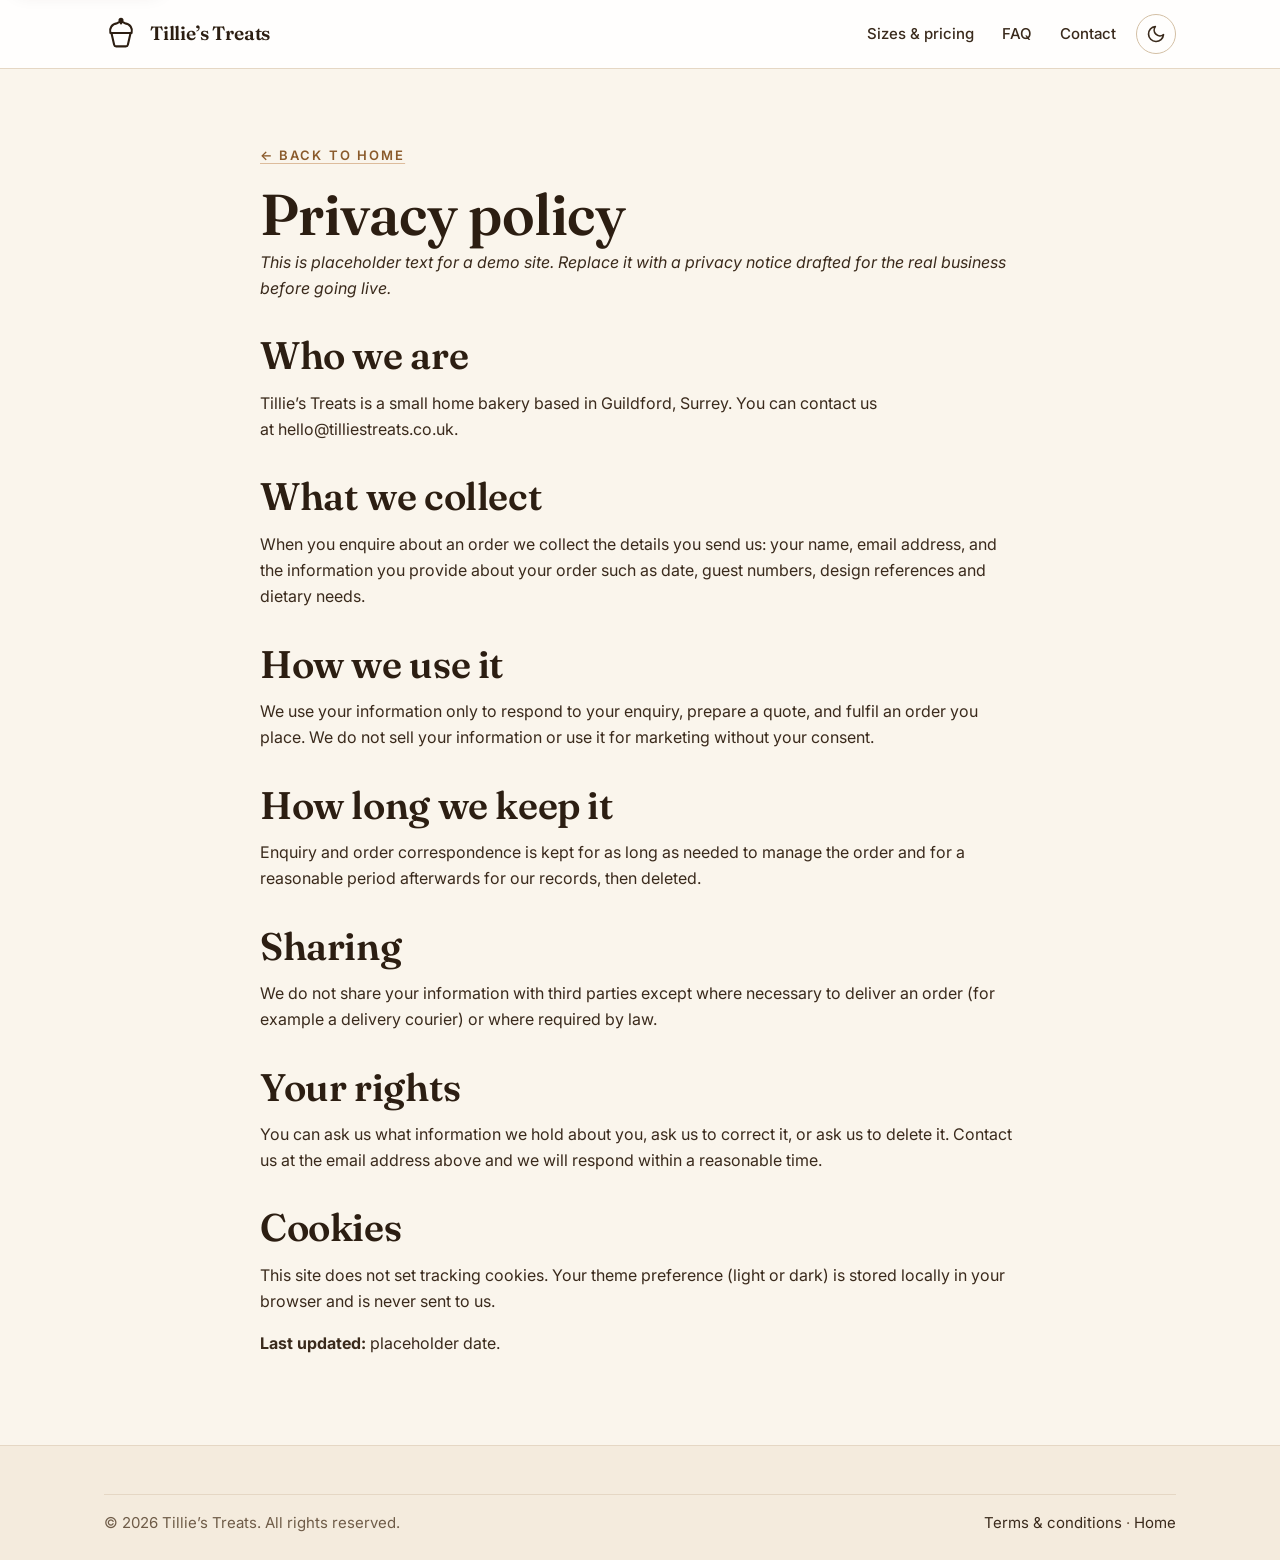
==== privacy.html @ 74b189f0 "demo site" ====
<!DOCTYPE html>
<html lang="en-GB">
<head>
  <meta charset="UTF-8">
  <meta name="viewport" content="width=device-width, initial-scale=1.0">
  <title>Privacy policy — Tillie's Treats</title>
  <meta name="description" content="Placeholder privacy policy for the Tillie's Treats demo site.">
  <meta name="theme-color" content="#faf5ec">
  <link rel="icon" href="assets/favicon.svg" type="image/svg+xml">
  <link rel="preconnect" href="https://fonts.googleapis.com">
  <link rel="preconnect" href="https://fonts.gstatic.com" crossorigin>
  <link rel="stylesheet" href="https://fonts.googleapis.com/css2?family=Fraunces:opsz,wght@9..144,500;9..144,600&family=Inter:wght@400;500;600&display=swap">
  <link rel="stylesheet" href="styles.css">
  <script>
    (function () {
      try {
        var saved = localStorage.getItem("tt-theme");
        if (saved === "dark" || saved === "light") document.documentElement.setAttribute("data-theme", saved);
        else document.documentElement.removeAttribute("data-theme");
      } catch (e) {}
    })();
  </script>
</head>
<body>
  <a class="skip-link" href="#main">Skip to content</a>

  <header class="site-header">
    <div class="container site-header__inner">
      <a class="brand" href="index.html" aria-label="Tillie's Treats — home">
        <svg viewBox="0 0 32 32" aria-hidden="true" fill="none" stroke="currentColor" stroke-width="2" stroke-linecap="round" stroke-linejoin="round">
          <path d="M7 15h18l-2.5 11a2 2 0 0 1-2 1.6h-9A2 2 0 0 1 9.5 26z"></path>
          <path d="M6 15a7 7 0 0 1 6-9 7 7 0 0 1 8 0 7 7 0 0 1 6 9z"></path>
          <path d="M16 6V3"></path>
          <circle cx="16" cy="3" r="1.4" fill="currentColor"></circle>
        </svg>
        <span>Tillie&rsquo;s Treats</span>
      </a>
      <nav class="nav" aria-label="Primary">
        <ul class="nav__list">
          <li><a href="index.html#pricing">Sizes &amp; pricing</a></li>
          <li><a href="index.html#faq">FAQ</a></li>
          <li><a href="index.html#contact">Contact</a></li>
        </ul>
        <button class="icon-btn theme-toggle" type="button" aria-pressed="false" aria-label="Switch to dark theme">
          <svg class="icon-moon" viewBox="0 0 24 24" aria-hidden="true" fill="none" stroke="currentColor" stroke-width="2" stroke-linecap="round" stroke-linejoin="round"><path d="M21 12.8A9 9 0 1 1 11.2 3a7 7 0 0 0 9.8 9.8z"></path></svg>
          <svg class="icon-sun" viewBox="0 0 24 24" aria-hidden="true" fill="none" stroke="currentColor" stroke-width="2" stroke-linecap="round" stroke-linejoin="round"><circle cx="12" cy="12" r="4"></circle><path d="M12 2v3M12 19v3M4.2 4.2l2.1 2.1M17.7 17.7l2.1 2.1M2 12h3M19 12h3M4.2 19.8l2.1-2.1M17.7 6.3l2.1-2.1"></path></svg>
        </button>
      </nav>
    </div>
  </header>

  <main id="main" class="legal">
    <p class="eyebrow"><a href="index.html">&larr; Back to home</a></p>
    <h1>Privacy policy</h1>
    <p><em>This is placeholder text for a demo site. Replace it with a privacy notice drafted for the real business before going live.</em></p>

    <h2>Who we are</h2>
    <p>Tillie&rsquo;s Treats is a small home bakery based in Guildford, Surrey. You can contact us at hello@tilliestreats.co.uk.</p>

    <h2>What we collect</h2>
    <p>When you enquire about an order we collect the details you send us: your name, email address, and the information you provide about your order such as date, guest numbers, design references and dietary needs.</p>

    <h2>How we use it</h2>
    <p>We use your information only to respond to your enquiry, prepare a quote, and fulfil an order you place. We do not sell your information or use it for marketing without your consent.</p>

    <h2>How long we keep it</h2>
    <p>Enquiry and order correspondence is kept for as long as needed to manage the order and for a reasonable period afterwards for our records, then deleted.</p>

    <h2>Sharing</h2>
    <p>We do not share your information with third parties except where necessary to deliver an order (for example a delivery courier) or where required by law.</p>

    <h2>Your rights</h2>
    <p>You can ask us what information we hold about you, ask us to correct it, or ask us to delete it. Contact us at the email address above and we will respond within a reasonable time.</p>

    <h2>Cookies</h2>
    <p>This site does not set tracking cookies. Your theme preference (light or dark) is stored locally in your browser and is never sent to us.</p>

    <p><strong>Last updated:</strong> placeholder date.</p>
  </main>

  <footer class="site-footer">
    <div class="container">
      <div class="site-footer__bar">
        <span>&copy; <span data-year>2026</span> Tillie&rsquo;s Treats. All rights reserved.</span>
        <span><a href="terms.html">Terms &amp; conditions</a> &middot; <a href="index.html">Home</a></span>
      </div>
    </div>
  </footer>

  <script src="theme.js" defer></script>
</body>
</html>
---- styles.css ----
/* ==========================================================================
   Tillie's Treats — global stylesheet
   --------------------------------------------------------------------------
   All theming lives here. Colours, type, spacing, radii and shadows are
   declared once as custom properties on :root (light) and overridden for
   dark mode. To re-theme the site later, edit the token blocks below and
   nothing else.
   ========================================================================== */

/* ---------------------------------------------------------------------------
   1. Design tokens — LIGHT (default)
   --------------------------------------------------------------------------- */
:root {
  color-scheme: light;

  /* Brand */
  --color-accent:            #b8763a;   /* caramel */
  --color-accent-strong:     #8a5a2b;   /* deep caramel / hover */
  --color-accent-soft:       #f0e2d0;   /* accent tint for chips, rules */
  --color-on-accent:         #fffaf3;   /* text on accent buttons */

  /* Surfaces */
  --color-bg:                #faf5ec;   /* page background (oatmeal) */
  --color-surface:           #ffffff;   /* cards, header */
  --color-surface-2:         #f4ebdd;   /* alternating sections */
  --color-overlay:           rgba(40, 28, 16, 0.55); /* lightbox scrim */

  /* Text */
  --color-text:              #3a2a1c;   /* body copy (deep brown) */
  --color-heading:           #2c1e12;
  --color-muted:             #6f5c48;   /* secondary text */

  /* Lines */
  --color-border:            #e5d7c4;
  --color-border-strong:     #d3bfa4;

  /* Elevation */
  --shadow-sm: 0 1px 2px rgba(58, 42, 28, 0.08);
  --shadow-md: 0 6px 20px rgba(58, 42, 28, 0.12);
  --shadow-lg: 0 18px 48px rgba(58, 42, 28, 0.20);

  /* Typography */
  --font-body: "Inter", system-ui, -apple-system, "Segoe UI", Roboto, Helvetica, Arial, sans-serif;
  --font-display: "Fraunces", "Playfair Display", Georgia, "Times New Roman", serif;
  --text-xs:  0.8125rem;
  --text-sm:  0.9375rem;
  --text-base: 1rem;
  --text-lg:  clamp(1.05rem, 1rem + 0.3vw, 1.2rem);
  --text-xl:  clamp(1.3rem, 1.15rem + 0.7vw, 1.6rem);
  --text-2xl: clamp(1.7rem, 1.4rem + 1.4vw, 2.4rem);
  --text-3xl: clamp(2.2rem, 1.7rem + 2.6vw, 3.6rem);

  /* Spacing scale */
  --space-1: 0.25rem;
  --space-2: 0.5rem;
  --space-3: 0.75rem;
  --space-4: 1rem;
  --space-5: 1.5rem;
  --space-6: 2rem;
  --space-7: 3rem;
  --space-8: 4.5rem;
  --space-9: 6.5rem;

  /* Radii */
  --radius-sm: 6px;
  --radius-md: 12px;
  --radius-lg: 22px;
  --radius-pill: 999px;

  /* Layout */
  --container: 1120px;
  --container-narrow: 760px;
  --header-h: 68px;

  /* Motion */
  --ease: cubic-bezier(0.22, 0.61, 0.36, 1);
  --dur: 200ms;
}

/* ---------------------------------------------------------------------------
   2. Design tokens — DARK
   Applied when the OS prefers dark AND the user has not forced light,
   and again for an explicit [data-theme="dark"] so the toggle always wins.
   --------------------------------------------------------------------------- */
@media (prefers-color-scheme: dark) {
  :root:not([data-theme="light"]) {
    color-scheme: dark;

    --color-accent:        #e0a86a;
    --color-accent-strong: #f0c08c;
    --color-accent-soft:   #3a2c1c;
    --color-on-accent:     #241a10;

    --color-bg:            #1c1611;
    --color-surface:       #26201a;
    --color-surface-2:     #211b15;
    --color-overlay:       rgba(0, 0, 0, 0.66);

    --color-text:          #ede2d3;
    --color-heading:       #fbf3e6;
    --color-muted:         #b9a88f;

    --color-border:        #3a3128;
    --color-border-strong: #4c4033;

    --shadow-sm: 0 1px 2px rgba(0, 0, 0, 0.4);
    --shadow-md: 0 6px 20px rgba(0, 0, 0, 0.5);
    --shadow-lg: 0 18px 48px rgba(0, 0, 0, 0.6);
  }
}

:root[data-theme="dark"] {
  color-scheme: dark;

  --color-accent:        #e0a86a;
  --color-accent-strong: #f0c08c;
  --color-accent-soft:   #3a2c1c;
  --color-on-accent:     #241a10;

  --color-bg:            #1c1611;
  --color-surface:       #26201a;
  --color-surface-2:     #211b15;
  --color-overlay:       rgba(0, 0, 0, 0.66);

  --color-text:          #ede2d3;
  --color-heading:       #fbf3e6;
  --color-muted:         #b9a88f;

  --color-border:        #3a3128;
  --color-border-strong: #4c4033;

  --shadow-sm: 0 1px 2px rgba(0, 0, 0, 0.4);
  --shadow-md: 0 6px 20px rgba(0, 0, 0, 0.5);
  --shadow-lg: 0 18px 48px rgba(0, 0, 0, 0.6);
}

/* ---------------------------------------------------------------------------
   3. Reset & base
   --------------------------------------------------------------------------- */
*, *::before, *::after { box-sizing: border-box; }

* { margin: 0; }

html {
  scroll-behavior: smooth;
  scroll-padding-top: calc(var(--header-h) + var(--space-4));
  -webkit-text-size-adjust: 100%;
}

body {
  background: var(--color-bg);
  color: var(--color-text);
  font-family: var(--font-body);
  font-size: var(--text-base);
  line-height: 1.65;
  -webkit-font-smoothing: antialiased;
  text-rendering: optimizeLegibility;
  min-height: 100vh;
}

h1, h2, h3, h4 {
  font-family: var(--font-display);
  color: var(--color-heading);
  line-height: 1.15;
  font-weight: 600;
  letter-spacing: -0.01em;
}

h1 { font-size: var(--text-3xl); }
h2 { font-size: var(--text-2xl); }
h3 { font-size: var(--text-xl); }
h4 { font-size: var(--text-lg); }

p { text-wrap: pretty; }

a {
  color: var(--color-accent-strong);
  text-underline-offset: 3px;
  text-decoration-color: color-mix(in srgb, var(--color-accent) 45%, transparent);
}
a:hover { color: var(--color-accent); }

img {
  display: block;
  max-width: 100%;
  height: auto;
}

ul, ol { padding-left: 1.2em; }

:focus-visible {
  outline: 3px solid var(--color-accent);
  outline-offset: 2px;
  border-radius: var(--radius-sm);
}

/* ---------------------------------------------------------------------------
   4. Layout helpers
   --------------------------------------------------------------------------- */
.container {
  width: 100%;
  max-width: var(--container);
  margin-inline: auto;
  padding-inline: var(--space-5);
}

.section {
  padding-block: var(--space-8);
}
.section--alt {
  background: var(--color-surface-2);
  border-block: 1px solid var(--color-border);
}

.section__head {
  max-width: var(--container-narrow);
  margin-bottom: var(--space-6);
}
.section__head.center {
  margin-inline: auto;
  text-align: center;
}

.eyebrow {
  display: inline-block;
  font-family: var(--font-body);
  font-size: var(--text-xs);
  font-weight: 600;
  letter-spacing: 0.16em;
  text-transform: uppercase;
  color: var(--color-accent-strong);
  margin-bottom: var(--space-3);
}

.lead {
  font-size: var(--text-lg);
  color: var(--color-muted);
}

.skip-link {
  position: absolute;
  left: var(--space-4);
  top: var(--space-4);
  transform: translateY(-160%);
  background: var(--color-surface);
  color: var(--color-text);
  padding: var(--space-3) var(--space-4);
  border-radius: var(--radius-sm);
  box-shadow: var(--shadow-md);
  z-index: 200;
  transition: transform var(--dur) var(--ease);
}
.skip-link:focus { transform: translateY(0); }

.visually-hidden {
  position: absolute !important;
  width: 1px; height: 1px;
  padding: 0; margin: -1px;
  overflow: hidden;
  clip: rect(0 0 0 0);
  white-space: nowrap;
  border: 0;
}

/* ---------------------------------------------------------------------------
   5. Buttons
   --------------------------------------------------------------------------- */
.btn {
  --_bg: var(--color-accent);
  --_fg: var(--color-on-accent);
  display: inline-flex;
  align-items: center;
  gap: var(--space-2);
  padding: var(--space-3) var(--space-5);
  font: inherit;
  font-weight: 600;
  color: var(--_fg);
  background: var(--_bg);
  border: 1px solid transparent;
  border-radius: var(--radius-pill);
  cursor: pointer;
  text-decoration: none;
  transition: transform var(--dur) var(--ease), background var(--dur) var(--ease), box-shadow var(--dur) var(--ease);
  box-shadow: var(--shadow-sm);
}
.btn:hover {
  background: var(--color-accent-strong);
  color: var(--_fg);
  transform: translateY(-1px);
  box-shadow: var(--shadow-md);
}
.btn:active { transform: translateY(0); }

.btn--ghost {
  --_bg: transparent;
  --_fg: var(--color-accent-strong);
  border-color: var(--color-border-strong);
  box-shadow: none;
}
.btn--ghost:hover {
  --_bg: var(--color-accent-soft);
  --_fg: var(--color-accent-strong);
}

/* ---------------------------------------------------------------------------
   6. Header / navigation
   --------------------------------------------------------------------------- */
.site-header {
  position: sticky;
  top: 0;
  z-index: 100;
  background: color-mix(in srgb, var(--color-surface) 88%, transparent);
  backdrop-filter: blur(10px);
  border-bottom: 1px solid var(--color-border);
}
.site-header__inner {
  display: flex;
  align-items: center;
  justify-content: space-between;
  gap: var(--space-4);
  min-height: var(--header-h);
}

.brand {
  display: inline-flex;
  align-items: center;
  gap: var(--space-3);
  text-decoration: none;
  color: var(--color-heading);
  font-family: var(--font-display);
  font-weight: 600;
  font-size: 1.2rem;
  letter-spacing: -0.01em;
}
.brand svg { width: 34px; height: 34px; flex: none; }
.brand:hover { color: var(--color-heading); }

.nav {
  display: flex;
  align-items: center;
  gap: var(--space-2);
}
.nav__list {
  display: flex;
  align-items: center;
  gap: var(--space-1);
  list-style: none;
  padding: 0;
  margin: 0;
}
.nav__list a {
  display: inline-block;
  padding: var(--space-2) var(--space-3);
  border-radius: var(--radius-sm);
  color: var(--color-text);
  text-decoration: none;
  font-size: var(--text-sm);
  font-weight: 500;
}
.nav__list a:hover { background: var(--color-accent-soft); color: var(--color-accent-strong); }

.icon-btn {
  display: inline-grid;
  place-items: center;
  width: 40px; height: 40px;
  border: 1px solid var(--color-border-strong);
  border-radius: var(--radius-pill);
  background: transparent;
  color: var(--color-text);
  cursor: pointer;
  transition: background var(--dur) var(--ease), color var(--dur) var(--ease);
}
.icon-btn:hover { background: var(--color-accent-soft); color: var(--color-accent-strong); }
.icon-btn svg { width: 20px; height: 20px; }

/* theme toggle: show correct glyph per theme */
.theme-toggle .icon-sun { display: none; }
.theme-toggle .icon-moon { display: block; }
:root[data-theme="dark"] .theme-toggle .icon-sun { display: block; }
:root[data-theme="dark"] .theme-toggle .icon-moon { display: none; }
@media (prefers-color-scheme: dark) {
  :root:not([data-theme="light"]) .theme-toggle .icon-sun { display: block; }
  :root:not([data-theme="light"]) .theme-toggle .icon-moon { display: none; }
  :root[data-theme="light"] .theme-toggle .icon-sun { display: none; }
  :root[data-theme="light"] .theme-toggle .icon-moon { display: block; }
}

.nav-toggle { display: none; }

@media (max-width: 860px) {
  .nav-toggle { display: inline-grid; }
  .nav {
    position: fixed;
    inset: var(--header-h) 0 auto 0;
    flex-direction: column;
    align-items: stretch;
    gap: 0;
    background: var(--color-surface);
    border-bottom: 1px solid var(--color-border);
    box-shadow: var(--shadow-lg);
    padding: var(--space-3);
    transform: translateY(-120%);
    transition: transform var(--dur) var(--ease);
    max-height: calc(100vh - var(--header-h));
    overflow-y: auto;
  }
  .nav[data-open="true"] { transform: translateY(0); }
  .nav__list {
    flex-direction: column;
    align-items: stretch;
    gap: 0;
    width: 100%;
  }
  .nav__list a {
    padding: var(--space-4);
    font-size: var(--text-base);
    border-radius: var(--radius-md);
  }
  .nav .btn { margin-top: var(--space-2); justify-content: center; }
}

/* ---------------------------------------------------------------------------
   7. Hero
   --------------------------------------------------------------------------- */
.hero {
  padding-block: var(--space-8) var(--space-9);
  overflow: hidden;
}
.hero__grid {
  display: grid;
  grid-template-columns: 1.05fr 0.95fr;
  gap: var(--space-8);
  align-items: center;
}
.hero__copy h1 { margin-bottom: var(--space-4); }
.hero__copy .lead { margin-bottom: var(--space-6); }
.hero__actions { display: flex; flex-wrap: wrap; gap: var(--space-3); }

.hero__media {
  position: relative;
  border-radius: var(--radius-lg);
  overflow: hidden;
  box-shadow: var(--shadow-lg);
  background: linear-gradient(135deg, var(--color-accent-soft), var(--color-surface-2));
  aspect-ratio: 4 / 5;
}
.hero__media img { width: 100%; height: 100%; object-fit: cover; }

.hero__badge {
  position: absolute;
  left: var(--space-4);
  bottom: var(--space-4);
  background: color-mix(in srgb, var(--color-surface) 92%, transparent);
  backdrop-filter: blur(6px);
  border: 1px solid var(--color-border);
  border-radius: var(--radius-pill);
  padding: var(--space-2) var(--space-4);
  font-size: var(--text-sm);
  font-weight: 600;
  color: var(--color-heading);
  box-shadow: var(--shadow-sm);
}

@media (max-width: 860px) {
  .hero__grid { grid-template-columns: 1fr; gap: var(--space-6); }
  .hero__media { aspect-ratio: 5 / 4; order: -1; }
}

/* ---------------------------------------------------------------------------
   8. About
   --------------------------------------------------------------------------- */
.about__grid {
  display: grid;
  grid-template-columns: 0.85fr 1.15fr;
  gap: var(--space-8);
  align-items: center;
}
.about__media {
  border-radius: var(--radius-lg);
  overflow: hidden;
  box-shadow: var(--shadow-md);
  aspect-ratio: 1 / 1;
  background: linear-gradient(135deg, var(--color-accent-soft), var(--color-surface-2));
}
.about__media img { width: 100%; height: 100%; object-fit: cover; }
.about__body p + p { margin-top: var(--space-4); }

.stats {
  display: flex;
  flex-wrap: wrap;
  gap: var(--space-6);
  margin-top: var(--space-6);
  padding-top: var(--space-5);
  border-top: 1px solid var(--color-border);
}
.stats div { min-width: 90px; }
.stats dt {
  font-family: var(--font-display);
  font-size: var(--text-xl);
  color: var(--color-accent-strong);
}
.stats dd { font-size: var(--text-sm); color: var(--color-muted); }

@media (max-width: 860px) {
  .about__grid { grid-template-columns: 1fr; gap: var(--space-6); }
  .about__media { aspect-ratio: 5 / 4; }
}

/* ---------------------------------------------------------------------------
   9. Cards grid (pricing + desserts)
   --------------------------------------------------------------------------- */
.grid {
  display: grid;
  gap: var(--space-5);
}
.grid--3 { grid-template-columns: repeat(3, 1fr); }
.grid--auto { grid-template-columns: repeat(auto-fill, minmax(240px, 1fr)); }

@media (max-width: 860px) {
  .grid--3 { grid-template-columns: 1fr 1fr; }
}
@media (max-width: 560px) {
  .grid--3 { grid-template-columns: 1fr; }
}

.card {
  background: var(--color-surface);
  border: 1px solid var(--color-border);
  border-radius: var(--radius-md);
  padding: var(--space-5);
  box-shadow: var(--shadow-sm);
  display: flex;
  flex-direction: column;
  gap: var(--space-3);
}
.card h3 { color: var(--color-heading); }
.card .price {
  font-family: var(--font-display);
  font-size: var(--text-xl);
  color: var(--color-accent-strong);
}
.card .price span { font-size: var(--text-sm); color: var(--color-muted); font-family: var(--font-body); }
.card ul { color: var(--color-muted); font-size: var(--text-sm); }
.card--media { padding: 0; overflow: hidden; }
.card--media img { aspect-ratio: 4 / 3; object-fit: cover; width: 100%; background: var(--color-surface-2); }
.card--media .card__text { padding: var(--space-5); display: flex; flex-direction: column; gap: var(--space-2); }

.note {
  margin-top: var(--space-6);
  padding: var(--space-4) var(--space-5);
  background: var(--color-accent-soft);
  border: 1px solid var(--color-border);
  border-radius: var(--radius-md);
  font-size: var(--text-sm);
  color: var(--color-text);
}

/* ---------------------------------------------------------------------------
   10. Gallery + lightbox
   --------------------------------------------------------------------------- */
.gallery {
  display: grid;
  grid-template-columns: repeat(3, 1fr);
  gap: var(--space-3);
}
@media (max-width: 860px) { .gallery { grid-template-columns: 1fr 1fr; } }
@media (max-width: 480px) { .gallery { grid-template-columns: 1fr; } }

.gallery button {
  padding: 0;
  border: 0;
  background: var(--color-surface-2);
  border-radius: var(--radius-md);
  overflow: hidden;
  cursor: zoom-in;
  aspect-ratio: 1 / 1;
}
.gallery img {
  width: 100%; height: 100%;
  object-fit: cover;
  transition: transform 400ms var(--ease);
}
.gallery button:hover img { transform: scale(1.05); }

.lightbox[open] {
  display: grid;
  place-items: center;
}
.lightbox {
  position: fixed;
  inset: 0;
  z-index: 300;
  padding: var(--space-5);
  background: var(--color-overlay);
  backdrop-filter: blur(3px);
  border: 0;
  width: 100%;
  height: 100%;
}
.lightbox::backdrop { background: transparent; }
.lightbox img {
  max-width: min(92vw, 1000px);
  max-height: 84vh;
  border-radius: var(--radius-md);
  box-shadow: var(--shadow-lg);
}
.lightbox__close {
  position: absolute;
  top: var(--space-5);
  right: var(--space-5);
  background: var(--color-surface);
  color: var(--color-text);
}
.lightbox__caption {
  position: absolute;
  bottom: var(--space-6);
  left: 50%;
  transform: translateX(-50%);
  background: color-mix(in srgb, var(--color-surface) 90%, transparent);
  color: var(--color-text);
  padding: var(--space-2) var(--space-4);
  border-radius: var(--radius-pill);
  font-size: var(--text-sm);
}

/* ---------------------------------------------------------------------------
   11. FAQ
   --------------------------------------------------------------------------- */
.faq {
  max-width: var(--container-narrow);
}
.faq details {
  border: 1px solid var(--color-border);
  border-radius: var(--radius-md);
  background: var(--color-surface);
  margin-bottom: var(--space-3);
  overflow: hidden;
}
.faq summary {
  list-style: none;
  cursor: pointer;
  padding: var(--space-4) var(--space-5);
  font-family: var(--font-display);
  font-size: var(--text-lg);
  color: var(--color-heading);
  display: flex;
  justify-content: space-between;
  align-items: center;
  gap: var(--space-4);
}
.faq summary::-webkit-details-marker { display: none; }
.faq summary::after {
  content: "";
  width: 12px; height: 12px;
  flex: none;
  border-right: 2px solid var(--color-accent-strong);
  border-bottom: 2px solid var(--color-accent-strong);
  transform: rotate(45deg);
  transition: transform var(--dur) var(--ease);
}
.faq details[open] summary::after { transform: rotate(225deg); }
.faq details > p {
  padding: 0 var(--space-5) var(--space-5);
  color: var(--color-muted);
}

/* ---------------------------------------------------------------------------
   12. Contact
   --------------------------------------------------------------------------- */
.contact__grid {
  display: grid;
  grid-template-columns: repeat(3, 1fr);
  gap: var(--space-5);
}
@media (max-width: 860px) { .contact__grid { grid-template-columns: 1fr; } }

.contact__card {
  background: var(--color-surface);
  border: 1px solid var(--color-border);
  border-radius: var(--radius-md);
  padding: var(--space-5);
  box-shadow: var(--shadow-sm);
}
.contact__card h3 { margin-bottom: var(--space-2); }
.contact__card a { font-weight: 600; }
.contact__steps { counter-reset: step; list-style: none; padding: 0; margin-top: var(--space-5); }
.contact__steps li {
  position: relative;
  padding-left: var(--space-7);
  margin-bottom: var(--space-4);
  color: var(--color-muted);
}
.contact__steps li::before {
  counter-increment: step;
  content: counter(step);
  position: absolute;
  left: 0; top: 0;
  width: 32px; height: 32px;
  display: grid; place-items: center;
  background: var(--color-accent-soft);
  color: var(--color-accent-strong);
  border-radius: var(--radius-pill);
  font-family: var(--font-display);
  font-weight: 600;
}

.contact__steps-heading { margin-top: var(--space-7); }

.socials {
  display: flex;
  gap: var(--space-3);
  margin-top: var(--space-3);
}
.social {
  display: inline-grid;
  place-items: center;
  width: 40px; height: 40px;
  border-radius: var(--radius-pill);
  background: var(--color-accent-soft);
  color: var(--color-accent-strong);
  cursor: not-allowed;
}
.social svg { width: 20px; height: 20px; }

/* ---------------------------------------------------------------------------
   13. Footer
   --------------------------------------------------------------------------- */
.site-footer {
  background: var(--color-surface-2);
  border-top: 1px solid var(--color-border);
  padding-block: var(--space-7) var(--space-5);
  font-size: var(--text-sm);
}
.site-footer__grid {
  display: grid;
  grid-template-columns: 1.4fr 1fr 1fr;
  gap: var(--space-6);
  margin-bottom: var(--space-6);
}
@media (max-width: 720px) { .site-footer__grid { grid-template-columns: 1fr; gap: var(--space-5); } }
.site-footer h4 { font-family: var(--font-body); font-size: var(--text-xs); letter-spacing: 0.14em; text-transform: uppercase; color: var(--color-muted); margin-bottom: var(--space-3); }
.site-footer ul { list-style: none; padding: 0; display: grid; gap: var(--space-2); }
.site-footer a { color: var(--color-text); text-decoration: none; }
.site-footer a:hover { color: var(--color-accent-strong); }
.site-footer__bar {
  border-top: 1px solid var(--color-border);
  padding-top: var(--space-4);
  display: flex;
  flex-wrap: wrap;
  gap: var(--space-3) var(--space-5);
  justify-content: space-between;
  color: var(--color-muted);
}

.footer-blurb {
  margin-top: var(--space-3);
  color: var(--color-muted);
  max-width: 32ch;
}

/* Legal pages */
.legal {
  max-width: var(--container-narrow);
  margin-inline: auto;
  padding-block: var(--space-8);
}
.legal h2 { margin: var(--space-6) 0 var(--space-3); }
.legal p { margin-bottom: var(--space-4); color: var(--color-text); }

/* ---------------------------------------------------------------------------
   14. Motion preferences
   --------------------------------------------------------------------------- */
@media (prefers-reduced-motion: reduce) {
  html { scroll-behavior: auto; }
  *, *::before, *::after {
    animation-duration: 0.001ms !important;
    animation-iteration-count: 1 !important;
    transition-duration: 0.001ms !important;
  }
}
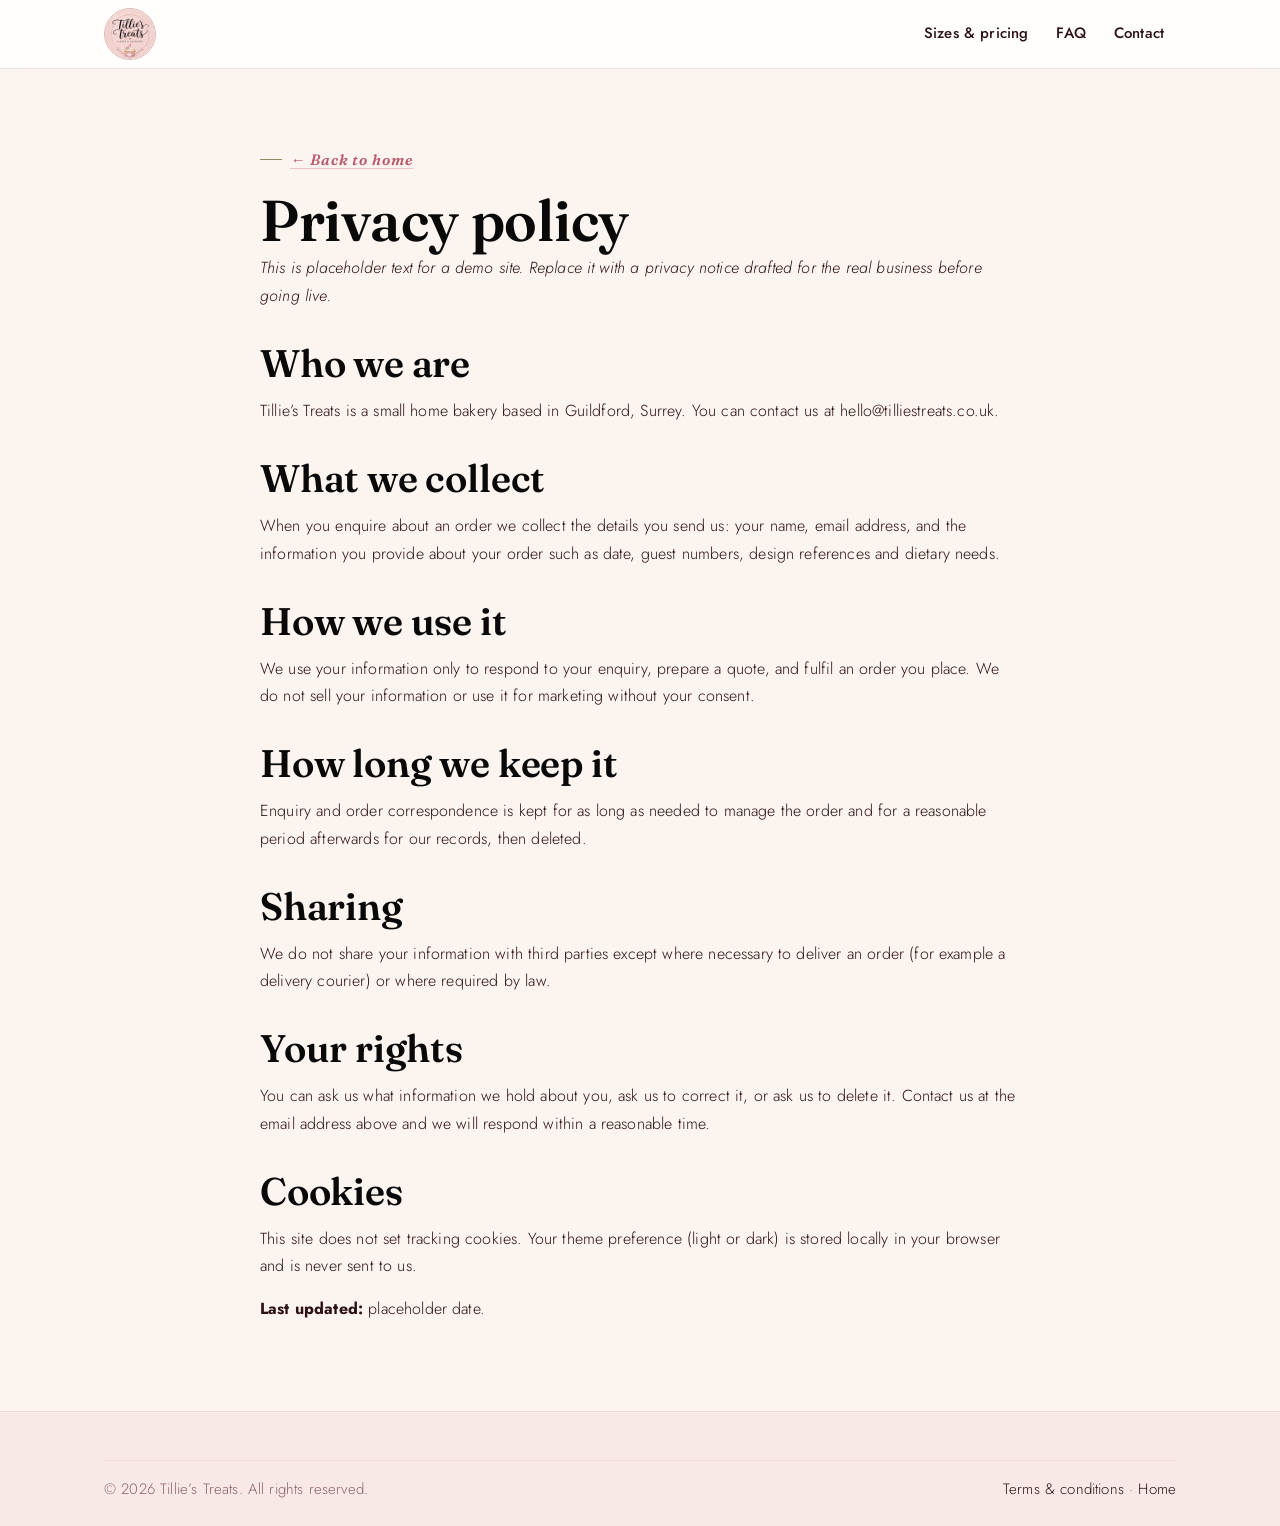
==== commit d93cd496: "new theme" ====
--- a/privacy.html
+++ b/privacy.html
@@ -5,11 +5,12 @@
   <meta name="viewport" content="width=device-width, initial-scale=1.0">
   <title>Privacy policy — Tillie's Treats</title>
   <meta name="description" content="Placeholder privacy policy for the Tillie's Treats demo site.">
-  <meta name="theme-color" content="#faf5ec">
-  <link rel="icon" href="assets/favicon.svg" type="image/svg+xml">
+  <meta name="theme-color" content="#f3d5d1">
+  <link rel="icon" href="assets/favicon.png" type="image/png">
+  <link rel="apple-touch-icon" href="assets/apple-touch-icon.png">
   <link rel="preconnect" href="https://fonts.googleapis.com">
   <link rel="preconnect" href="https://fonts.gstatic.com" crossorigin>
-  <link rel="stylesheet" href="https://fonts.googleapis.com/css2?family=Fraunces:opsz,wght@9..144,500;9..144,600&family=Inter:wght@400;500;600&display=swap">
+  <link rel="stylesheet" href="https://fonts.googleapis.com/css2?family=Fraunces:ital,opsz,wght@0,9..144,500;0,9..144,600;1,9..144,500;1,9..144,600&family=Jost:wght@300;400;500;600&display=swap">
   <link rel="stylesheet" href="styles.css">
   <script>
     (function () {
@@ -27,13 +28,7 @@
   <header class="site-header">
     <div class="container site-header__inner">
       <a class="brand" href="index.html" aria-label="Tillie's Treats — home">
-        <svg viewBox="0 0 32 32" aria-hidden="true" fill="none" stroke="currentColor" stroke-width="2" stroke-linecap="round" stroke-linejoin="round">
-          <path d="M7 15h18l-2.5 11a2 2 0 0 1-2 1.6h-9A2 2 0 0 1 9.5 26z"></path>
-          <path d="M6 15a7 7 0 0 1 6-9 7 7 0 0 1 8 0 7 7 0 0 1 6 9z"></path>
-          <path d="M16 6V3"></path>
-          <circle cx="16" cy="3" r="1.4" fill="currentColor"></circle>
-        </svg>
-        <span>Tillie&rsquo;s Treats</span>
+        <img class="brand__logo" src="assets/logo.jpg" alt="Tillie's Treats — Cakes &amp; Catering" width="480" height="480">
       </a>
       <nav class="nav" aria-label="Primary">
         <ul class="nav__list">
@@ -41,10 +36,6 @@
           <li><a href="index.html#faq">FAQ</a></li>
           <li><a href="index.html#contact">Contact</a></li>
         </ul>
-        <button class="icon-btn theme-toggle" type="button" aria-pressed="false" aria-label="Switch to dark theme">
-          <svg class="icon-moon" viewBox="0 0 24 24" aria-hidden="true" fill="none" stroke="currentColor" stroke-width="2" stroke-linecap="round" stroke-linejoin="round"><path d="M21 12.8A9 9 0 1 1 11.2 3a7 7 0 0 0 9.8 9.8z"></path></svg>
-          <svg class="icon-sun" viewBox="0 0 24 24" aria-hidden="true" fill="none" stroke="currentColor" stroke-width="2" stroke-linecap="round" stroke-linejoin="round"><circle cx="12" cy="12" r="4"></circle><path d="M12 2v3M12 19v3M4.2 4.2l2.1 2.1M17.7 17.7l2.1 2.1M2 12h3M19 12h3M4.2 19.8l2.1-2.1M17.7 6.3l2.1-2.1"></path></svg>
-        </button>
       </nav>
     </div>
   </header>
--- a/styles.css
+++ b/styles.css
@@ -14,33 +14,37 @@
   color-scheme: light;
 
   /* Brand */
-  --color-accent:            #b8763a;   /* caramel */
-  --color-accent-strong:     #8a5a2b;   /* deep caramel / hover */
-  --color-accent-soft:       #f0e2d0;   /* accent tint for chips, rules */
-  --color-on-accent:         #fffaf3;   /* text on accent buttons */
+  --color-accent:            #db8894;   /* cherry blossom */
+  --color-accent-strong:     #b8586b;   /* deep cherry blossom / hover */
+  --color-accent-soft:       #f3d5d1;   /* blush pink — accent tint for chips, rules */
+  --color-on-accent:         #fcf4ef;   /* vanilla cream text on accent buttons */
+
+  /* Secondary accents — used sparingly, never as a primary surface or CTA */
+  --color-caramel:           #9c5936;   /* golden caramel, deepened for AA contrast — price/stat highlights */
+  --color-sage:              #8c8a63;   /* sage leaf, deepened for visibility — decorative rules only */
 
   /* Surfaces */
-  --color-bg:                #faf5ec;   /* page background (oatmeal) */
+  --color-bg:                #fcf4ef;   /* page background (vanilla cream) */
   --color-surface:           #ffffff;   /* cards, header */
-  --color-surface-2:         #f4ebdd;   /* alternating sections */
-  --color-overlay:           rgba(40, 28, 16, 0.55); /* lightbox scrim */
+  --color-surface-2:         #f8e9e6;   /* alternating sections (blush, softened) */
+  --color-overlay:           rgba(58, 26, 30, 0.55); /* lightbox scrim */
 
   /* Text */
-  --color-text:              #3a2a1c;   /* body copy (deep brown) */
-  --color-heading:           #2c1e12;
-  --color-muted:             #6f5c48;   /* secondary text */
+  --color-text:              #2c1214;   /* body copy, warmed espresso black */
+  --color-heading:           #0a0909;   /* espresso black */
+  --color-muted:             #8a6469;   /* secondary text, dusty rose tint */
 
   /* Lines */
-  --color-border:            #e5d7c4;
-  --color-border-strong:     #d3bfa4;
-
-  /* Elevation */
-  --shadow-sm: 0 1px 2px rgba(58, 42, 28, 0.08);
-  --shadow-md: 0 6px 20px rgba(58, 42, 28, 0.12);
-  --shadow-lg: 0 18px 48px rgba(58, 42, 28, 0.20);
+  --color-border:            #eeddd9;
+  --color-border-strong:     #dcb9b4;
+
+  /* Elevation — thin and low-spread; edges do the work, not soft blur */
+  --shadow-sm: 0 1px 0 rgba(90, 30, 38, 0.10);
+  --shadow-md: 0 2px 10px rgba(90, 30, 38, 0.10);
+  --shadow-lg: 0 4px 22px rgba(90, 30, 38, 0.16);
 
   /* Typography */
-  --font-body: "Inter", system-ui, -apple-system, "Segoe UI", Roboto, Helvetica, Arial, sans-serif;
+  --font-body: "Jost", system-ui, -apple-system, "Segoe UI", Roboto, Helvetica, Arial, sans-serif;
   --font-display: "Fraunces", "Playfair Display", Georgia, "Times New Roman", serif;
   --text-xs:  0.8125rem;
   --text-sm:  0.9375rem;
@@ -61,11 +65,11 @@
   --space-8: 4.5rem;
   --space-9: 6.5rem;
 
-  /* Radii */
-  --radius-sm: 6px;
-  --radius-md: 12px;
-  --radius-lg: 22px;
-  --radius-pill: 999px;
+  /* Radii — sharp, rectangular; no rounding anywhere */
+  --radius-sm: 0px;
+  --radius-md: 0px;
+  --radius-lg: 0px;
+  --radius-pill: 0px;
 
   /* Layout */
   --container: 1120px;
@@ -86,48 +90,54 @@
   :root:not([data-theme="light"]) {
     color-scheme: dark;
 
-    --color-accent:        #e0a86a;
-    --color-accent-strong: #f0c08c;
-    --color-accent-soft:   #3a2c1c;
-    --color-on-accent:     #241a10;
-
-    --color-bg:            #1c1611;
-    --color-surface:       #26201a;
-    --color-surface-2:     #211b15;
+    --color-accent:        #e895a1;
+    --color-accent-strong: #f2b4bd;
+    --color-accent-soft:   #3d2429;
+    --color-on-accent:     #23090c;
+
+    --color-caramel:       #d69568;
+    --color-sage:          #bcbb96;
+
+    --color-bg:            #170b0d;
+    --color-surface:       #211116;
+    --color-surface-2:     #1c0f13;
     --color-overlay:       rgba(0, 0, 0, 0.66);
 
-    --color-text:          #ede2d3;
-    --color-heading:       #fbf3e6;
-    --color-muted:         #b9a88f;
-
-    --color-border:        #3a3128;
-    --color-border-strong: #4c4033;
-
-    --shadow-sm: 0 1px 2px rgba(0, 0, 0, 0.4);
-    --shadow-md: 0 6px 20px rgba(0, 0, 0, 0.5);
-    --shadow-lg: 0 18px 48px rgba(0, 0, 0, 0.6);
+    --color-text:          #f1e0e2;
+    --color-heading:       #fbeff0;
+    --color-muted:         #c6a0a5;
+
+    --color-border:        #3a2229;
+    --color-border-strong: #4d2e35;
+
+    --shadow-sm: 0 1px 0 rgba(0, 0, 0, 0.5);
+    --shadow-md: 0 2px 12px rgba(0, 0, 0, 0.45);
+    --shadow-lg: 0 4px 26px rgba(0, 0, 0, 0.55);
   }
 }
 
 :root[data-theme="dark"] {
   color-scheme: dark;
 
-  --color-accent:        #e0a86a;
-  --color-accent-strong: #f0c08c;
-  --color-accent-soft:   #3a2c1c;
-  --color-on-accent:     #241a10;
-
-  --color-bg:            #1c1611;
-  --color-surface:       #26201a;
-  --color-surface-2:     #211b15;
+  --color-accent:        #e895a1;
+  --color-accent-strong: #f2b4bd;
+  --color-accent-soft:   #3d2429;
+  --color-on-accent:     #23090c;
+
+  --color-caramel:       #d69568;
+  --color-sage:          #bcbb96;
+
+  --color-bg:            #170b0d;
+  --color-surface:       #211116;
+  --color-surface-2:     #1c0f13;
   --color-overlay:       rgba(0, 0, 0, 0.66);
 
-  --color-text:          #ede2d3;
-  --color-heading:       #fbf3e6;
-  --color-muted:         #b9a88f;
-
-  --color-border:        #3a3128;
-  --color-border-strong: #4c4033;
+  --color-text:          #f1e0e2;
+  --color-heading:       #fbeff0;
+  --color-muted:         #c6a0a5;
+
+  --color-border:        #3a2229;
+  --color-border-strong: #4d2e35;
 
   --shadow-sm: 0 1px 2px rgba(0, 0, 0, 0.4);
   --shadow-md: 0 6px 20px rgba(0, 0, 0, 0.5);
@@ -152,7 +162,9 @@
   color: var(--color-text);
   font-family: var(--font-body);
   font-size: var(--text-base);
-  line-height: 1.65;
+  font-weight: 300;
+  line-height: 1.7;
+  letter-spacing: 0.01em;
   -webkit-font-smoothing: antialiased;
   text-rendering: optimizeLegibility;
   min-height: 100vh;
@@ -163,7 +175,7 @@
   color: var(--color-heading);
   line-height: 1.15;
   font-weight: 600;
-  letter-spacing: -0.01em;
+  letter-spacing: -0.005em;
 }
 
 h1 { font-size: var(--text-3xl); }
@@ -222,14 +234,23 @@
 }
 
 .eyebrow {
-  display: inline-block;
-  font-family: var(--font-body);
-  font-size: var(--text-xs);
+  display: inline-flex;
+  align-items: center;
+  gap: var(--space-2);
+  font-family: var(--font-display);
+  font-style: italic;
+  font-size: var(--text-sm);
   font-weight: 600;
-  letter-spacing: 0.16em;
-  text-transform: uppercase;
+  letter-spacing: 0.06em;
   color: var(--color-accent-strong);
   margin-bottom: var(--space-3);
+}
+.eyebrow::before {
+  content: "";
+  width: 22px;
+  height: 1px;
+  background: var(--color-sage);
+  flex: none;
 }
 
 .lead {
@@ -271,35 +292,34 @@
   display: inline-flex;
   align-items: center;
   gap: var(--space-2);
-  padding: var(--space-3) var(--space-5);
+  padding: var(--space-3) var(--space-6);
   font: inherit;
+  font-size: var(--text-sm);
   font-weight: 600;
+  line-height: 1;
+  letter-spacing: 0.12em;
+  text-transform: uppercase;
   color: var(--_fg);
   background: var(--_bg);
-  border: 1px solid transparent;
-  border-radius: var(--radius-pill);
+  border: 1px solid var(--_bg);
   cursor: pointer;
   text-decoration: none;
-  transition: transform var(--dur) var(--ease), background var(--dur) var(--ease), box-shadow var(--dur) var(--ease);
-  box-shadow: var(--shadow-sm);
+  transition: background var(--dur) var(--ease), color var(--dur) var(--ease), border-color var(--dur) var(--ease);
 }
 .btn:hover {
   background: var(--color-accent-strong);
+  border-color: var(--color-accent-strong);
   color: var(--_fg);
-  transform: translateY(-1px);
-  box-shadow: var(--shadow-md);
-}
-.btn:active { transform: translateY(0); }
+}
 
 .btn--ghost {
   --_bg: transparent;
+  --_fg: var(--color-heading);
+  border-color: var(--color-border-strong);
+}
+.btn--ghost:hover {
   --_fg: var(--color-accent-strong);
-  border-color: var(--color-border-strong);
-  box-shadow: none;
-}
-.btn--ghost:hover {
-  --_bg: var(--color-accent-soft);
-  --_fg: var(--color-accent-strong);
+  border-color: var(--color-accent-strong);
 }
 
 /* ---------------------------------------------------------------------------
@@ -324,16 +344,21 @@
 .brand {
   display: inline-flex;
   align-items: center;
-  gap: var(--space-3);
   text-decoration: none;
   color: var(--color-heading);
-  font-family: var(--font-display);
-  font-weight: 600;
-  font-size: 1.2rem;
-  letter-spacing: -0.01em;
-}
-.brand svg { width: 34px; height: 34px; flex: none; }
-.brand:hover { color: var(--color-heading); }
+}
+.brand__logo {
+  width: 52px;
+  height: 52px;
+  flex: none;
+  border-radius: 50%;
+  object-fit: cover;
+  border: 1px solid var(--color-border-strong);
+  transition: border-color var(--dur) var(--ease);
+}
+.brand:hover .brand__logo {
+  border-color: var(--color-accent-strong);
+}
 
 .nav {
   display: flex;
@@ -497,7 +522,7 @@
 .stats dt {
   font-family: var(--font-display);
   font-size: var(--text-xl);
-  color: var(--color-accent-strong);
+  color: var(--color-caramel);
 }
 .stats dd { font-size: var(--text-sm); color: var(--color-muted); }
 
@@ -537,7 +562,7 @@
 .card .price {
   font-family: var(--font-display);
   font-size: var(--text-xl);
-  color: var(--color-accent-strong);
+  color: var(--color-caramel);
 }
 .card .price span { font-size: var(--text-sm); color: var(--color-muted); font-family: var(--font-body); }
 .card ul { color: var(--color-muted); font-size: var(--text-sm); }
@@ -550,6 +575,7 @@
   padding: var(--space-4) var(--space-5);
   background: var(--color-accent-soft);
   border: 1px solid var(--color-border);
+  border-left: 3px solid var(--color-sage);
   border-radius: var(--radius-md);
   font-size: var(--text-sm);
   color: var(--color-text);
@@ -738,6 +764,7 @@
   margin-bottom: var(--space-6);
 }
 @media (max-width: 720px) { .site-footer__grid { grid-template-columns: 1fr; gap: var(--space-5); } }
+.site-footer .brand__logo { width: 64px; height: 64px; }
 .site-footer h4 { font-family: var(--font-body); font-size: var(--text-xs); letter-spacing: 0.14em; text-transform: uppercase; color: var(--color-muted); margin-bottom: var(--space-3); }
 .site-footer ul { list-style: none; padding: 0; display: grid; gap: var(--space-2); }
 .site-footer a { color: var(--color-text); text-decoration: none; }
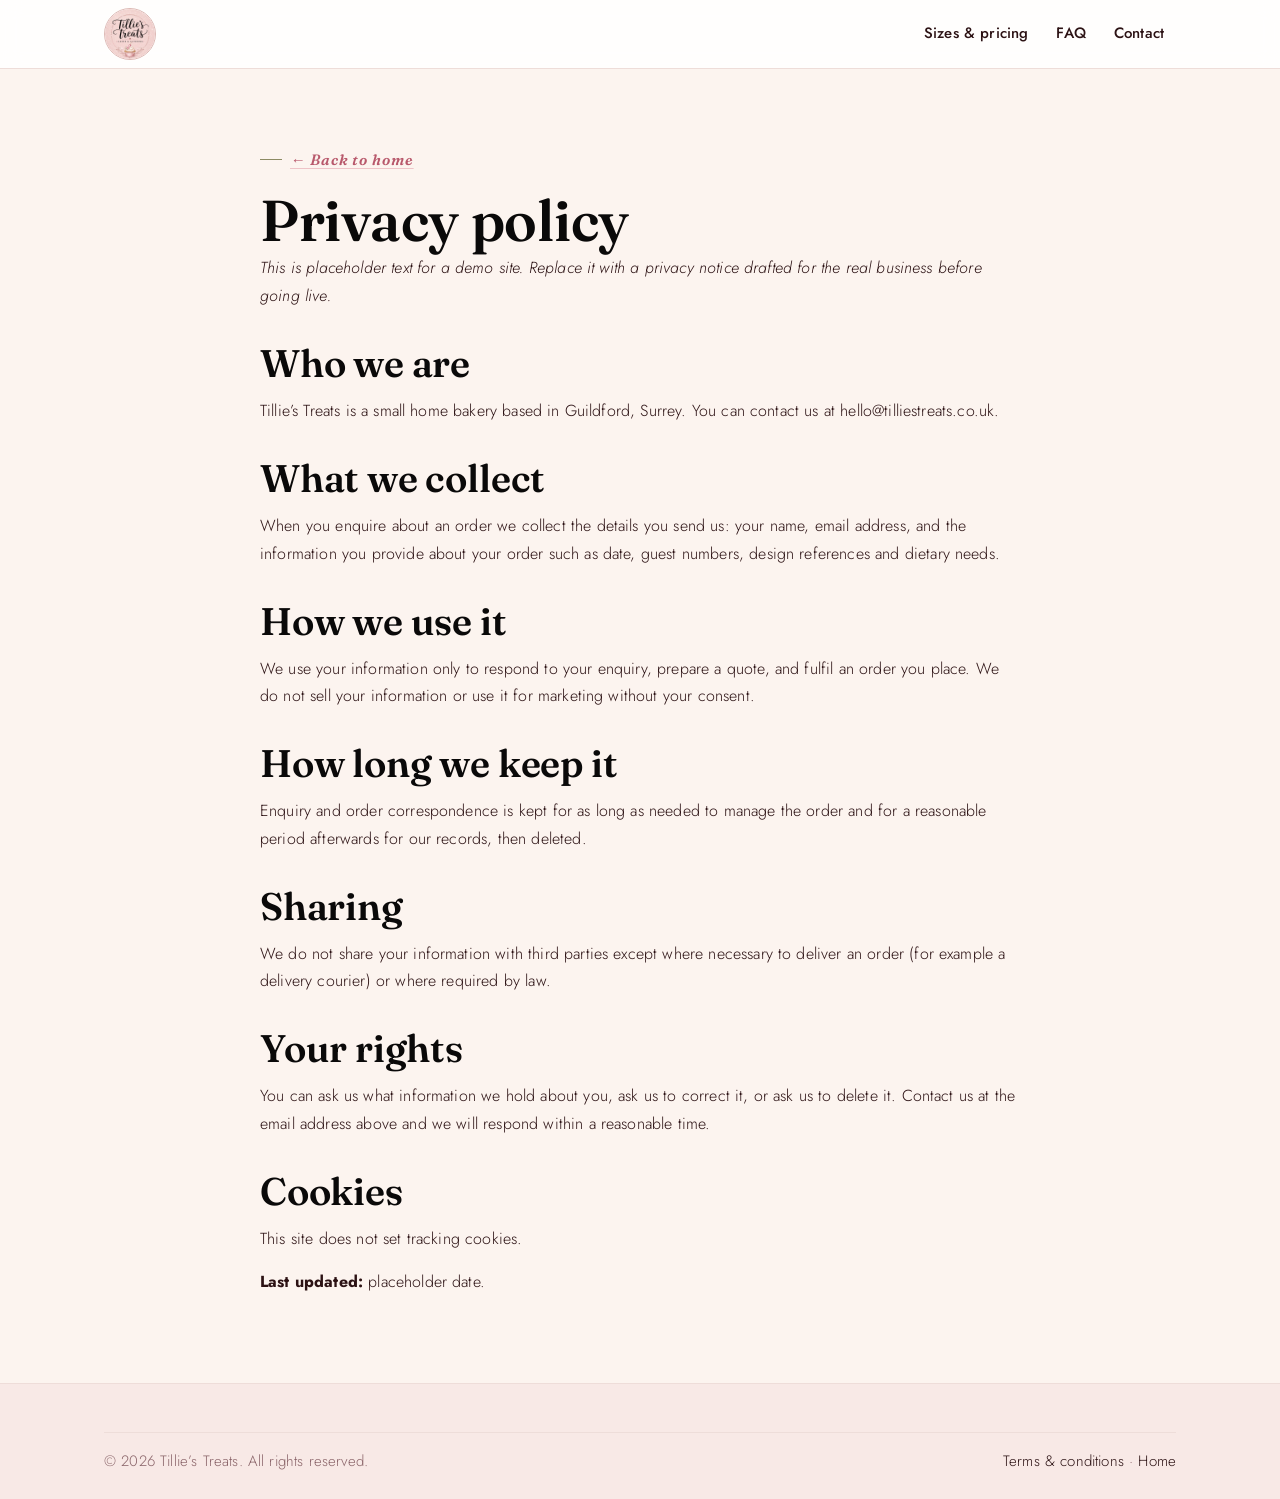
==== commit d0b4ec69: "removed dark mode" ====
--- a/privacy.html
+++ b/privacy.html
@@ -12,15 +12,6 @@
   <link rel="preconnect" href="https://fonts.gstatic.com" crossorigin>
   <link rel="stylesheet" href="https://fonts.googleapis.com/css2?family=Fraunces:ital,opsz,wght@0,9..144,500;0,9..144,600;1,9..144,500;1,9..144,600&family=Jost:wght@300;400;500;600&display=swap">
   <link rel="stylesheet" href="styles.css">
-  <script>
-    (function () {
-      try {
-        var saved = localStorage.getItem("tt-theme");
-        if (saved === "dark" || saved === "light") document.documentElement.setAttribute("data-theme", saved);
-        else document.documentElement.removeAttribute("data-theme");
-      } catch (e) {}
-    })();
-  </script>
 </head>
 <body>
   <a class="skip-link" href="#main">Skip to content</a>
@@ -64,7 +55,7 @@
     <p>You can ask us what information we hold about you, ask us to correct it, or ask us to delete it. Contact us at the email address above and we will respond within a reasonable time.</p>
 
     <h2>Cookies</h2>
-    <p>This site does not set tracking cookies. Your theme preference (light or dark) is stored locally in your browser and is never sent to us.</p>
+    <p>This site does not set tracking cookies.</p>
 
     <p><strong>Last updated:</strong> placeholder date.</p>
   </main>
--- a/styles.css
+++ b/styles.css
@@ -2,13 +2,12 @@
    Tillie's Treats — global stylesheet
    --------------------------------------------------------------------------
    All theming lives here. Colours, type, spacing, radii and shadows are
-   declared once as custom properties on :root (light) and overridden for
-   dark mode. To re-theme the site later, edit the token blocks below and
-   nothing else.
+   declared once as custom properties on :root. To re-theme the site later,
+   edit the token block below and nothing else.
    ========================================================================== */
 
 /* ---------------------------------------------------------------------------
-   1. Design tokens — LIGHT (default)
+   1. Design tokens
    --------------------------------------------------------------------------- */
 :root {
   color-scheme: light;
@@ -82,70 +81,7 @@
 }
 
 /* ---------------------------------------------------------------------------
-   2. Design tokens — DARK
-   Applied when the OS prefers dark AND the user has not forced light,
-   and again for an explicit [data-theme="dark"] so the toggle always wins.
-   --------------------------------------------------------------------------- */
-@media (prefers-color-scheme: dark) {
-  :root:not([data-theme="light"]) {
-    color-scheme: dark;
-
-    --color-accent:        #e895a1;
-    --color-accent-strong: #f2b4bd;
-    --color-accent-soft:   #3d2429;
-    --color-on-accent:     #23090c;
-
-    --color-caramel:       #d69568;
-    --color-sage:          #bcbb96;
-
-    --color-bg:            #170b0d;
-    --color-surface:       #211116;
-    --color-surface-2:     #1c0f13;
-    --color-overlay:       rgba(0, 0, 0, 0.66);
-
-    --color-text:          #f1e0e2;
-    --color-heading:       #fbeff0;
-    --color-muted:         #c6a0a5;
-
-    --color-border:        #3a2229;
-    --color-border-strong: #4d2e35;
-
-    --shadow-sm: 0 1px 0 rgba(0, 0, 0, 0.5);
-    --shadow-md: 0 2px 12px rgba(0, 0, 0, 0.45);
-    --shadow-lg: 0 4px 26px rgba(0, 0, 0, 0.55);
-  }
-}
-
-:root[data-theme="dark"] {
-  color-scheme: dark;
-
-  --color-accent:        #e895a1;
-  --color-accent-strong: #f2b4bd;
-  --color-accent-soft:   #3d2429;
-  --color-on-accent:     #23090c;
-
-  --color-caramel:       #d69568;
-  --color-sage:          #bcbb96;
-
-  --color-bg:            #170b0d;
-  --color-surface:       #211116;
-  --color-surface-2:     #1c0f13;
-  --color-overlay:       rgba(0, 0, 0, 0.66);
-
-  --color-text:          #f1e0e2;
-  --color-heading:       #fbeff0;
-  --color-muted:         #c6a0a5;
-
-  --color-border:        #3a2229;
-  --color-border-strong: #4d2e35;
-
-  --shadow-sm: 0 1px 2px rgba(0, 0, 0, 0.4);
-  --shadow-md: 0 6px 20px rgba(0, 0, 0, 0.5);
-  --shadow-lg: 0 18px 48px rgba(0, 0, 0, 0.6);
-}
-
-/* ---------------------------------------------------------------------------
-   3. Reset & base
+   2. Reset & base
    --------------------------------------------------------------------------- */
 *, *::before, *::after { box-sizing: border-box; }
 
@@ -397,18 +333,6 @@
 }
 .icon-btn:hover { background: var(--color-accent-soft); color: var(--color-accent-strong); }
 .icon-btn svg { width: 20px; height: 20px; }
-
-/* theme toggle: show correct glyph per theme */
-.theme-toggle .icon-sun { display: none; }
-.theme-toggle .icon-moon { display: block; }
-:root[data-theme="dark"] .theme-toggle .icon-sun { display: block; }
-:root[data-theme="dark"] .theme-toggle .icon-moon { display: none; }
-@media (prefers-color-scheme: dark) {
-  :root:not([data-theme="light"]) .theme-toggle .icon-sun { display: block; }
-  :root:not([data-theme="light"]) .theme-toggle .icon-moon { display: none; }
-  :root[data-theme="light"] .theme-toggle .icon-sun { display: none; }
-  :root[data-theme="light"] .theme-toggle .icon-moon { display: block; }
-}
 
 .nav-toggle { display: none; }
 
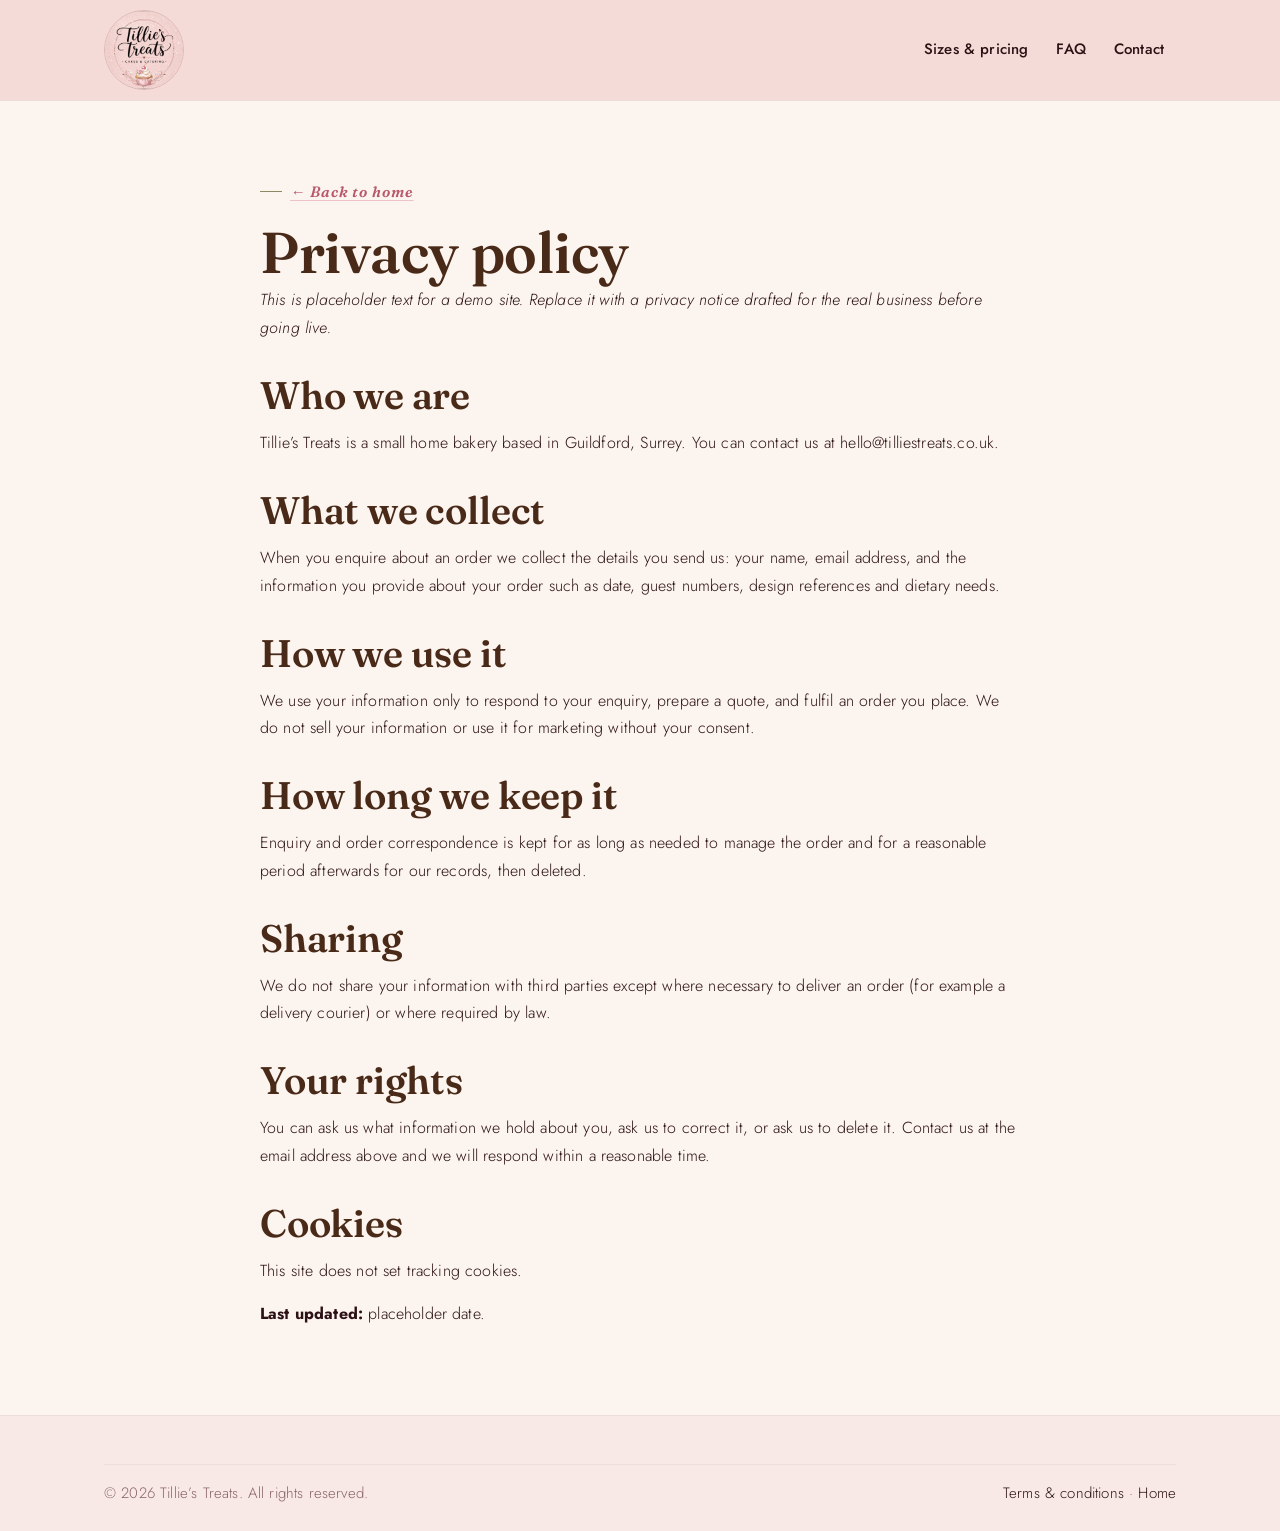
==== commit d456d861: "style rework" ====
--- a/privacy.html
+++ b/privacy.html
@@ -19,7 +19,7 @@
   <header class="site-header">
     <div class="container site-header__inner">
       <a class="brand" href="index.html" aria-label="Tillie's Treats — home">
-        <img class="brand__logo" src="assets/logo.jpg" alt="Tillie's Treats — Cakes &amp; Catering" width="480" height="480">
+        <img class="brand__logo" src="assets/logo.jpeg" alt="Tillie's Treats — Cakes &amp; Catering" width="480" height="480">
       </a>
       <nav class="nav" aria-label="Primary">
         <ul class="nav__list">
--- a/styles.css
+++ b/styles.css
@@ -13,7 +13,9 @@
   color-scheme: light;
 
   /* Brand */
+  --color-sweet-treats:            #F0DBCD;   /* cherry blossom */
   --color-accent:            #db8894;   /* cherry blossom */
+
   --color-accent-strong:     #b8586b;   /* deep cherry blossom / hover */
   --color-accent-soft:       #f3d5d1;   /* blush pink — accent tint for chips, rules */
   --color-on-accent:         #fcf4ef;   /* vanilla cream text on accent buttons */
@@ -30,7 +32,7 @@
 
   /* Text */
   --color-text:              #2c1214;   /* body copy, warmed espresso black */
-  --color-heading:           #0a0909;   /* espresso black */
+  --color-heading:           #492917;   /* espresso black */
   --color-muted:             #8a6469;   /* secondary text, dusty rose tint */
 
   /* Lines */
@@ -73,7 +75,7 @@
   /* Layout */
   --container: 1120px;
   --container-narrow: 760px;
-  --header-h: 68px;
+  --header-h: 100px;
 
   /* Motion */
   --ease: cubic-bezier(0.22, 0.61, 0.36, 1);
@@ -155,9 +157,15 @@
 .section {
   padding-block: var(--space-8);
 }
-.section--alt {
-  background: var(--color-surface-2);
+.section--alt,
+.section--surface {
   border-block: 1px solid var(--color-border);
+}
+.section--alt { background: var(--color-surface-2); }
+.section--surface { background: var(--color-surface); }
+
+#about {
+  padding-block: clamp(10rem, 18vw, 16rem);
 }
 
 .section__head {
@@ -265,7 +273,7 @@
   position: sticky;
   top: 0;
   z-index: 100;
-  background: color-mix(in srgb, var(--color-surface) 88%, transparent);
+  background: color-mix(in srgb, var(--color-accent-soft) 80%, transparent);
   backdrop-filter: blur(10px);
   border-bottom: 1px solid var(--color-border);
 }
@@ -284,8 +292,8 @@
   color: var(--color-heading);
 }
 .brand__logo {
-  width: 52px;
-  height: 52px;
+  width: 80px;
+  height: 80px;
   flex: none;
   border-radius: 50%;
   object-fit: cover;
@@ -318,7 +326,13 @@
   font-size: var(--text-sm);
   font-weight: 500;
 }
-.nav__list a:hover { background: var(--color-accent-soft); color: var(--color-accent-strong); }
+.nav__list a:hover {
+  color: var(--color-accent-strong);
+  text-decoration: underline;
+  text-decoration-color: var(--color-accent-strong);
+  text-decoration-thickness: 1px;
+  text-underline-offset: 4px;
+}
 
 .icon-btn {
   display: inline-grid;
@@ -348,12 +362,21 @@
     border-bottom: 1px solid var(--color-border);
     box-shadow: var(--shadow-lg);
     padding: var(--space-3);
+    visibility: hidden;
+    opacity: 0;
+    pointer-events: none;
     transform: translateY(-120%);
-    transition: transform var(--dur) var(--ease);
+    transition: transform var(--dur) var(--ease), opacity var(--dur) var(--ease), visibility 0s linear var(--dur);
     max-height: calc(100vh - var(--header-h));
     overflow-y: auto;
   }
-  .nav[data-open="true"] { transform: translateY(0); }
+  .nav[data-open="true"] {
+    visibility: visible;
+    opacity: 1;
+    pointer-events: auto;
+    transform: translateY(0);
+    transition-delay: 0s;
+  }
   .nav__list {
     flex-direction: column;
     align-items: stretch;
@@ -372,51 +395,110 @@
    7. Hero
    --------------------------------------------------------------------------- */
 .hero {
-  padding-block: var(--space-8) var(--space-9);
+  position: relative;
+  isolation: isolate;
+  display: grid;
+  place-items: center;
+  min-height: clamp(580px, calc(100svh - var(--header-h)), 760px);
+  padding: var(--space-8) var(--space-4);
   overflow: hidden;
 }
-.hero__grid {
-  display: grid;
-  grid-template-columns: 1.05fr 0.95fr;
-  gap: var(--space-8);
-  align-items: center;
-}
+.hero::before {
+  content: "";
+  position: absolute;
+  z-index: -1;
+  inset: 0;
+  background: linear-gradient(90deg, rgba(44, 18, 20, 0.68), rgba(44, 18, 20, 0.38));
+}
+.hero__media {
+  position: absolute;
+  z-index: -2;
+  inset: 0;
+}
+.hero__media img {
+  width: 100%;
+  height: 100%;
+  object-fit: cover;
+  object-position: center;
+}
+.hero__content {
+  position: relative;
+  text-align: center;
+}
+.hero__copy {
+  max-width: var(--container-narrow);
+  margin-inline: auto;
+}
+.hero .eyebrow,
+.hero__copy h1,
+.hero__copy .lead {
+  color: var(--color-on-accent);
+}
+.hero .eyebrow::before { background: currentColor; }
 .hero__copy h1 { margin-bottom: var(--space-4); }
 .hero__copy .lead { margin-bottom: var(--space-6); }
-.hero__actions { display: flex; flex-wrap: wrap; gap: var(--space-3); }
-
-.hero__media {
+.hero__actions {
+  display: flex;
+  flex-wrap: wrap;
+  justify-content: center;
+  gap: var(--space-3);
+}
+.hero .btn--ghost {
+  --_fg: var(--color-on-accent);
+  border-color: color-mix(in srgb, var(--color-on-accent) 75%, transparent);
+}
+.hero .btn--ghost:hover {
+  --_fg: var(--color-on-accent);
+  background: color-mix(in srgb, var(--color-on-accent) 16%, transparent);
+  border-color: var(--color-on-accent);
+}
+
+@media (max-width: 860px) {
+  .hero {
+    min-height: 620px;
+    padding-block: var(--space-7);
+  }
+}
+
+/* ---------------------------------------------------------------------------
+   8. Services introduction
+   --------------------------------------------------------------------------- */
+.services-intro {
   position: relative;
-  border-radius: var(--radius-lg);
+  display: grid;
+  place-items: center;
+  min-height: clamp(220px, 38vw, 420px);
   overflow: hidden;
-  box-shadow: var(--shadow-lg);
-  background: linear-gradient(135deg, var(--color-accent-soft), var(--color-surface-2));
-  aspect-ratio: 4 / 5;
-}
-.hero__media img { width: 100%; height: 100%; object-fit: cover; }
-
-.hero__badge {
+  isolation: isolate;
+  background: var(--color-heading);
+}
+.services-intro__image {
   position: absolute;
-  left: var(--space-4);
-  bottom: var(--space-4);
-  background: color-mix(in srgb, var(--color-surface) 92%, transparent);
-  backdrop-filter: blur(6px);
-  border: 1px solid var(--color-border);
-  border-radius: var(--radius-pill);
-  padding: var(--space-2) var(--space-4);
-  font-size: var(--text-sm);
-  font-weight: 600;
-  color: var(--color-heading);
-  box-shadow: var(--shadow-sm);
-}
-
-@media (max-width: 860px) {
-  .hero__grid { grid-template-columns: 1fr; gap: var(--space-6); }
-  .hero__media { aspect-ratio: 5 / 4; order: -1; }
-}
-
-/* ---------------------------------------------------------------------------
-   8. About
+  z-index: -2;
+  inset: -8%;
+  width: 116%;
+  max-width: none;
+  height: 116%;
+  object-fit: cover;
+  transform: translate3d(var(--parallax-x, 0px), var(--parallax-y, 0px), 0);
+  will-change: transform;
+}
+.services-intro__overlay {
+  position: absolute;
+  z-index: -1;
+  inset: 0;
+  background: rgba(44, 18, 20, 0.42);
+}
+.services-intro__content {
+  text-align: center;
+}
+.services-intro h2 {
+  color: var(--color-on-accent);
+  font-size: clamp(2.4rem, 2rem + 3vw, 4.8rem);
+}
+
+/* ---------------------------------------------------------------------------
+   9. About
    --------------------------------------------------------------------------- */
 .about__grid {
   display: grid;
@@ -425,13 +507,27 @@
   align-items: center;
 }
 .about__media {
+  position: relative;
+  isolation: isolate;
   border-radius: var(--radius-lg);
-  overflow: hidden;
   box-shadow: var(--shadow-md);
   aspect-ratio: 1 / 1;
-  background: linear-gradient(135deg, var(--color-accent-soft), var(--color-surface-2));
-}
-.about__media img { width: 100%; height: 100%; object-fit: cover; }
+  background: linear-gradient(135deg, var(--color-surface), var(--color-surface-2));
+}
+.about__media::before {
+  content: "";
+  position: absolute;
+  z-index: -1;
+  inset: 0;
+  transform: translate(calc(-1 * var(--space-5)), var(--space-5));
+  background: var(--color-accent-soft);
+}
+.about__media img {
+  position: relative;
+  width: 100%;
+  height: 100%;
+  object-fit: cover;
+}
 .about__body p + p { margin-top: var(--space-4); }
 
 .stats {
@@ -505,6 +601,48 @@
   color: var(--color-text);
 }
 
+.pricing__menu {
+  margin-top: var(--space-7);
+  text-align: center;
+}
+.pricing__menu-head {
+  max-width: var(--container-narrow);
+  margin: 0 auto var(--space-6);
+}
+.pricing__menu-head h3 {
+  margin-bottom: var(--space-2);
+  color: var(--color-heading);
+}
+.pricing__menu-head p:last-child,
+.pricing__flavour-group p {
+  color: var(--color-muted);
+}
+.pricing__flavours {
+  display: grid;
+  gap: var(--space-5);
+  max-width: var(--container-narrow);
+  margin-inline: auto;
+}
+.pricing__flavour-group h4 {
+  margin-bottom: var(--space-2);
+  color: var(--color-accent-strong);
+  text-decoration: underline;
+}
+.pricing__flavour-group p {
+  line-height: 1.8;
+}
+.pricing__flavour-options > span {
+  display: inline-flex;
+  align-items: center;
+}
+.pricing__flavour-options > span:not(:last-child)::after {
+  content: "♥";
+  margin-inline: 1em;
+  color: var(--color-accent-strong);
+  font-size: 0.75em;
+  line-height: 1;
+}
+
 /* ---------------------------------------------------------------------------
    10. Gallery + lightbox
    --------------------------------------------------------------------------- */
@@ -540,12 +678,15 @@
   position: fixed;
   inset: 0;
   z-index: 300;
+  margin: 0;
   padding: var(--space-5);
   background: var(--color-overlay);
   backdrop-filter: blur(3px);
   border: 0;
   width: 100%;
   height: 100%;
+  max-width: 100%;
+  max-height: 100%;
 }
 .lightbox::backdrop { background: transparent; }
 .lightbox img {
@@ -578,6 +719,7 @@
    --------------------------------------------------------------------------- */
 .faq {
   max-width: var(--container-narrow);
+  margin-inline: auto;
 }
 .faq details {
   border: 1px solid var(--color-border);
